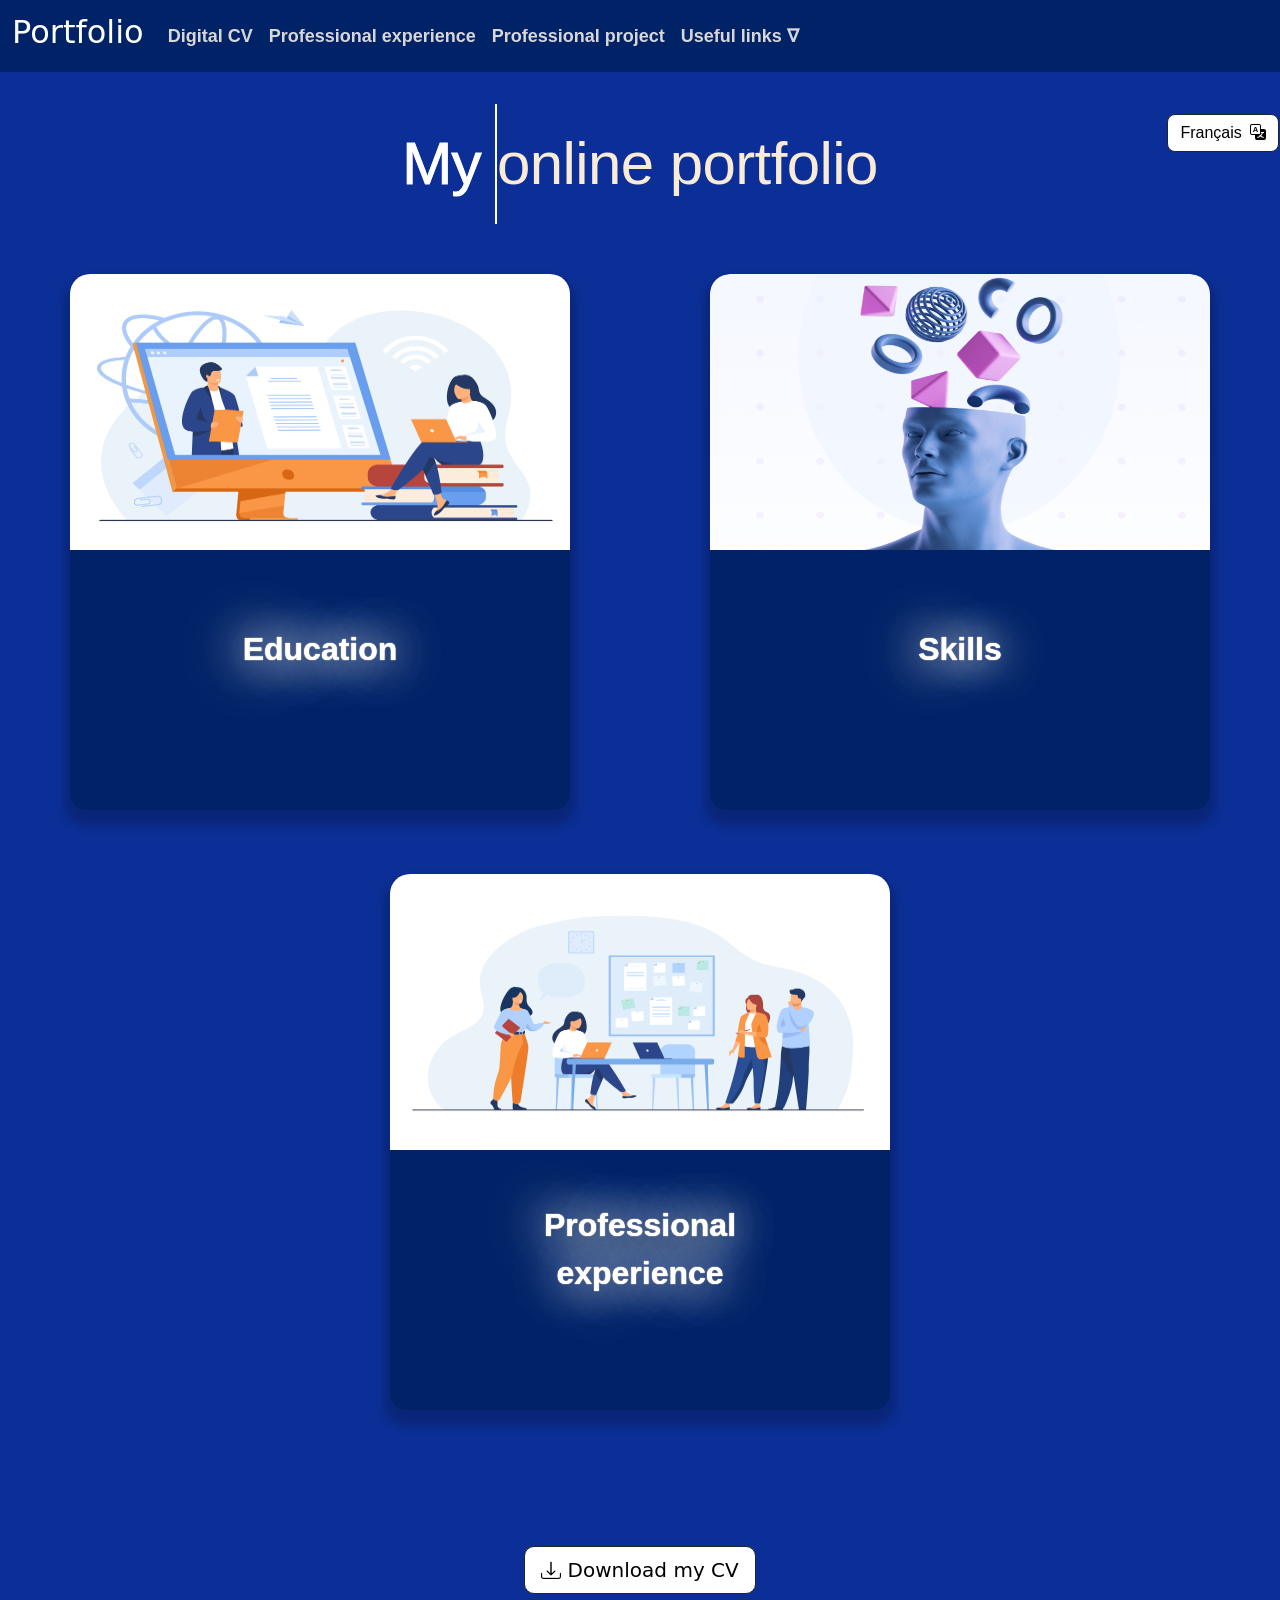
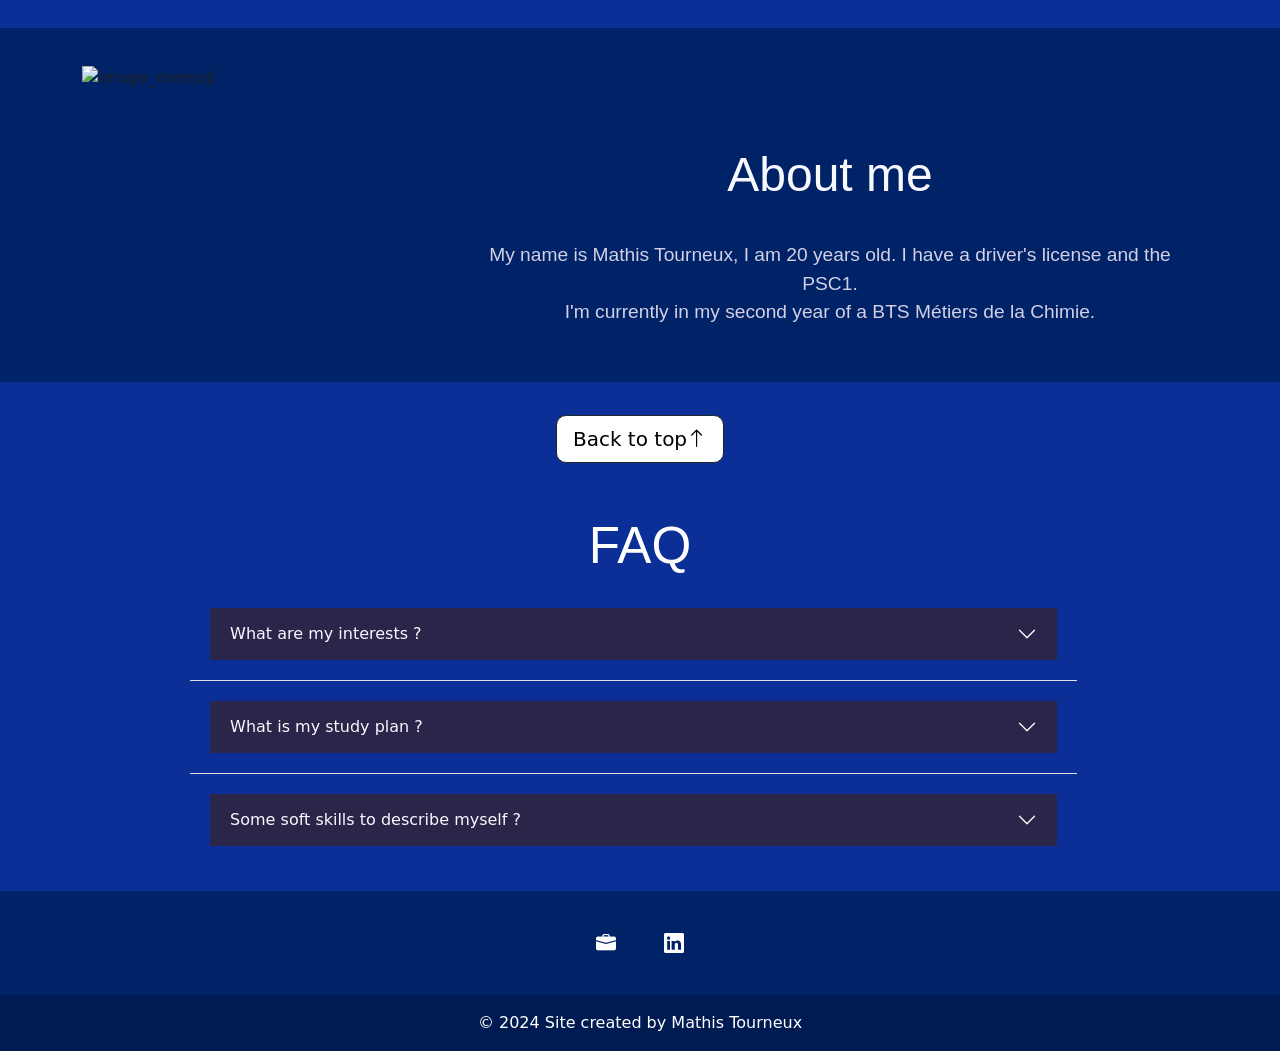
==== html/en/index_anglais.html @ 463dced5 "Add files via upload" ====
<!doctype html>
<html lang="fr">

<head>
    <meta charset="utf-8">
    <meta name="viewport" content="width=device-width, initial-scale=1">
    <title>Portfolio - Mathis Tourneux</title>
    <link href="https://cdn.jsdelivr.net/npm/bootstrap@5.1.3/dist/css/bootstrap.min.css" rel="stylesheet"
        integrity="sha384-1BmE4kWBq78iYhFldvKuhfTAU6auU8tT94WrHftjDbrCEXSU1oBoqyl2QvZ6jIW3" crossorigin="anonymous">
    <link rel="stylesheet" href="https://cdn.jsdelivr.net/npm/bootstrap-icons@1.9.1/font/bootstrap-icons.css">
    <link href="../../css/css.css" rel="stylesheet">
    <link rel="icon" href="../../img/briefcase-fill.png">
</head>

<body>
    <main>
        <nav class="navbar navbar-expand-md navbar-dark bg-dark fixed-top" aria-label="Fourth navbar example">
            <div class="container-fluid">
                <a class="navbar-brand" href="#">
                    <h2>Portfolio</h2>
                </a>
                <button class="navbar-toggler" type="button" data-bs-toggle="collapse"
                    data-bs-target="#navbarsExample04">
                    <span class="navbar-toggler-icon"></span>
                </button>
                <div class="collapse navbar-collapse" id="navbarsExample04">
                    <ul class="navbar-nav me-auto mb-2 mb-md-0">
                        <li class="nav-item">
                            <a class="nav-link active" aria-current="page" href="#"><span>Digital CV</span></a>
                        </li>
                        <li class="nav-item">
                            <a class="nav-link active" aria-current="page"
                                href="../en/interets_anglais.html"><span>Professional experience</span></a>
                        </li>
                        <li class="nav-item">
                            <a class="nav-link active" aria-current="page"
                                href="../en/projetprofessionnel_anglais.html"><span>Professional project</span></a>
                        </li>
                        <li class="nav-item dropdown">
                            <a class="nav-link" href="#" id="dropdown04" data-bs-toggle="dropdown"
                                aria-expanded="false"><span>Useful links ∇</span></a>
                            <ul class="dropdown-menu" aria-labelledby="dropdown04">

                                <li><a class="dropdown-item"
                                        href="https://www.linkedin.com/in/léa-denoual-86440b1b6/"
                                        target="_blank">Linkedin</a></li>
                                <li><a class="dropdown-item" href="../en/liensutiles_anglais.html"
                                        style="color: blueviolet; font-weight: bold;">Contact me </a></li>
                            </ul>
                        </li>
                    </ul>
                </div>
            </div>
        </nav>Un2dT{+52yS,4d
    </main>
    <div class="langue">
        <a href="../fr/index.html" class="btn btn-dark" role="button">Français&ensp;<i
                class="bi bi-translate"></i></a>
    </div>
    <div class="heading">
        <h2 data-text="My online portfolio">
            My online portfolio
        </h2>
    </div>
    <section>
        <div class="flip-card">
            <div class="flip-card-inner">
                <div class="flip-card-front">
                    <img src="../../img/formation.jpg" alt="image_formation" style="border-radius: 20px 20px 0px 0px;">
                    <div class="title-front-card">Education</div>
                </div>
                <div class="flip-card-back">
                    <h1>Education</h1><br> <br> <br>
                    <p><b>● 2022-2024</b> BTS Metiers de la chimie (Angers - 49) 2nd year</p>
                    <br> <br>
                    <p><b>● 2021-2022</b> BUT Chemistry - IUT Rennes (35) 1st year</p>
                    <br> <br>
                    <p><b>● 2021</b> Bac STL (Laboratory sciences and technologies) mention Assez-bien - Lycée Joliot-Curie (35)</p>
                    <br> <br>
                    <p><b>● 2018</b> Brevet des collèges mention Bien - Collège Saint-Jospeh (35)</p>
                </div>
            </div>
        </div>

        <div class="flip-card">
            <div class="flip-card-inner">
                <div class="flip-card-front">
                    <img src="../../img/preview.png" alt="image_preview" style="border-radius: 20px 20px 0px 0px;">
                    <div class="title-front-card">Skills</div>
                </div>
                <div class="flip-card-back-competence">
                    <h1>Skills</h1>
                    <p><br><b>● Analytical chemistry</b><br>
                        - Dosages in aqueous solution (colorimetry, ph-metry etc...)
                        - Chromatography (knowledge in HPLC, GC, GC-MS)
                        - UV spectro; atomic absorption
                        - Crystallography
                        <br>
                        <br><b>● Chemistry synthesis</b><br>
                        - Realization of synthesis (reflux assembly...)
                        - Purification (recrystallization, distillation, chromatography)
                        - TLC, infrared spectro, NMR                   
                        <br>
                        <br><b>● Chemistry Formulation</b><br>
                        - Product manufacturing (paints, detergents, creams...)
                        - Characterization (colorimetry, rheology, mechanical tests)
                        <br>
                        <br><b>● Programming</b><br> Web project : creation of a porto-folio, Fundamentals of
                        programming language JavaScript, some Java and Shell<br>
                        <br><b>● Languages</b>
                        <br>English : Level B2 (diploma validated by specific examination in high school)
                        <br>Espagnol : Level B1 (diploma validated by specific examination in high school)<br>
                        <br><b>● Certifications</b><br> PIX code Certification : P-TWCJYFY9<br>
                    </p>
                </div>
            </div>
        </div>

        <div class="flip-card">
            <div class="flip-card-inner">
                <div class="flip-card-front">
                    <img src="../../img/exp.jpg" alt="image_expérience" style="border-radius: 20px 20px 0px 0px;">
                    <div class="title-front-card">Professional experience</div>
                </div>
                <div class="flip-card-back-competence">
                    <h1>Professional experience</h1>
                    <br> <br>
                    <p><b>● School vacations winter and spring 2024 - Material handler " Rouxel ", Poligné (35) : </b>
                        <br><br>Receiving, checking conformity, routing to goods dispatch areas
                        <br> <br>
                        <b>● November-December 2023 - 2nd year BTS internship " ISCR ", Rennes (35) : </b>
                        <br><br>Internship at ISCR (Institut des Sciences Chimiques de Rennes) in the OMC team (Organometallics:
                        Materials & Catalysis OMC).
                        <br> <br>
                        <b>● July-August 2023 - Order Picker " ITM ", Grand-Fougeray (35) : </b>
                        <br><br>Preparation of orders for the different intermarkets in France.
                        <br> <br>
                        <b>● July-August 2022 - Order Picker " ITM ", Grand-Fougeray (35) : </b>
                        <br><br>Preparation of orders for the different intermarkets in France.
                        <br> <br>
                        <b>● February-June 2022 - Multipurpose Crewman " Domino's Pizza ", Cesson-Sévigné (35) :</b>
                        <br><br>Customer reception, delivery, order taking, counter, cashiering, washing up
                        <br> <br>
                        <b>● March 2018 - Observation Internship " Informatique Caisse des dépôts ", Paris (75) :</b>
                        <br><br>Observation of different professions, for example: IT professions
                        (Cybersecurity, Database, Cloud), communication (Intranet company, web page,
                        posters and news on site), but also management of authorizations...
                        <br><br>
                    </p>
                </div>
            </div>
        </div>
    </section>
    <div class="d-flex justify-content-center m-2" style="padding-bottom: 2%;">
        <a href="../../pdf/TOURNEUX_Mathis_CV.pdf" download="CV_Mathis_Tourneux.pdf" role="button"
            class="btn btn-dark btn-lg"><i class="bi bi-download"></i> Download my CV</a>
    </div>
    <div class="bande">
        <div class="container">
            <div class="col-md-12">
                <div class="row">
                    <div class="col-md-4">
                        <img src="../../img/memoji.png" alt="image_memoji">
                    </div>
                    <div class="col-md-8 text-center" style="padding-top: 7%;">
                        <h2>About me</h2>
                        <p>My name is Mathis Tourneux, I am 20 years old. I have a driver's license and the
                            PSC1.<br>I'm currently in my second year of a BTS
                            Métiers de la Chimie.</p>
                    </div>
                </div>
            </div>
        </div>
    </div>
    <div class="d-flex justify-content-center m-2">
        <div class="bas">
            <a href="#" class="btn btn-dark btn-lg">Back to top<i class="bi bi-arrow-up"></i></a>
        </div>
    </div>
    <div class="container" style="padding-top: 3%;">
        <div class="row">
            <div class="col">
                <div class="heading-faq">
                    <h2 data-text="FAQ" style="padding-top: 6%; font-size: 320%;">
                        FAQ
                    </h2>
                </div>
            </div>
        </div>
    </div>
    <div class="container9" style="width: 99%; padding-bottom: 2%;">
        <div class="row">
            <div class="col d-flex justify-content-center">
                <div class="accordion accordion-flush" id="accordionFlushExample">
                    <div class="accordion-item">
                        <h2 class="accordion-header" id="flush-headingOne">
                            <button class="accordion-button collapsed" type="button" data-bs-toggle="collapse"
                                data-bs-target="#flush-collapseOne" aria-expanded="false"
                                aria-controls="flush-collapseOne">
                                What are my interests ?
                            </button>
                        </h2>
                        <div id="flush-collapseOne" class="accordion-collapse collapse"
                            aria-labelledby="flush-headingOne" data-bs-parent="#accordionFlushExample">
                            <div class="accordion-body">During my extracurricular time, I am very interested in space
                                physics and chemistry, but also technology and computer science.
                            </div>
                        </div>
                    </div>
                    <div class="accordion-item">
                        <h2 class="accordion-header" id="flush-headingTwo">
                            <button class="accordion-button collapsed" type="button" data-bs-toggle="collapse"
                                data-bs-target="#flush-collapseTwo" aria-expanded="false"
                                aria-controls="flush-collapseTwo">
                                What is my study plan ?
                            </button>
                        </h2>
                        <div id="flush-collapseTwo" class="accordion-collapse collapse"
                            aria-labelledby="flush-headingTwo" data-bs-parent="#accordionFlushExample">
                            <div class="accordion-body">I would like to go on to specialize in rocket design or synthesis.
                                I'd also like to further my studies by taking a Bac+3 or even a Bac+5.
                            </div>
                        </div>
                    </div>
                    <div class="accordion-item">
                        <h2 class="accordion-header" id="flush-headingThree">
                            <button class="accordion-button collapsed" type="button" data-bs-toggle="collapse"
                                data-bs-target="#flush-collapseThree" aria-expanded="false"
                                aria-controls="flush-collapseThree">
                                Some soft skills to describe myself ?
                            </button>
                        </h2>
                        <div id="flush-collapseThree" class="accordion-collapse collapse"
                            aria-labelledby="flush-headingThree" data-bs-parent="#accordionFlushExample">
                            <div class="accordion-body">To describe myself, I would say that I am someone who likes challenges, while
                                cooperative spirit. I am very curious and rigorous in what I do and I know how to
                                I know how to take a step back from what I am doing. I know how to listen and manage stress.
                            </div>
                        </div>
                    </div>
                </div>
            </div>
        </div>
    </div>
    <footer class="text-center text-white">
        <div class="container pt-4">
            <div class="mb-4">

                <a class="btn btn-link btn-floating btn-lg text-white m-1" href="https://www.google.com/"
                    target="_blank" role="button" data-mdb-ripple-color="dark"><i class="bi bi-briefcase-fill"></i></a>
                <a class="btn btn-link btn-floating btn-lg text-white m-1"
                    href="https://www.linkedin.com/in/léa-denoual-86440b1b6/" target="_blank" role="button"
                    data-mdb-ripple-color="dark"><i class="bi bi-linkedin"></i></a>
            </div>
        </div>
        <div class="text-center  text-dark p-3" style="background-color: rgba(0, 0, 0, 0.2);">
            <span>© 2024 Site created by Mathis Tourneux</span>
        </div>
    </footer>
    <script src="https://cdn.jsdelivr.net/npm/bootstrap@5.1.3/dist/js/bootstrap.bundle.min.js"
        integrity="sha384-ka7Sk0Gln4gmtz2MlQnikT1wXgYsOg+OMhuP+IlRH9sENBO0LRn5q+8nbTov4+1p"
        crossorigin="anonymous"></script>
</body>

</html>
---- css/css.css ----
/* Couleur du fond par defaut de la page */
body {
    background-color: #0c2f97;
}


/***** Style Navbar *****/
/* Couleur de fond de la navbar */
.navbar {
    background: #002266 !important;
}

/* Text "Portfolio" */
.navbar-brand h2:after {
    background: none repeat scroll 0 0 transparent;
    bottom: 0;
    content: "";
    display: block;
    height: 3px;
    position: absolute;
    background: rgb(248, 248, 255);
    transition: width 0.3s ease 0s, left 0.3s ease 0s;
    width: 0;
}

.navbar-brand h2:hover:after {
    width: 8%;
    left: 0;
}

/* Text bouton de navigation */
a span {
    color: rgb(216, 214, 214);
    font-family: 'Segoe UI', Tahoma, Geneva, Verdana, sans-serif;
    font-weight: bold;
    font-size: large;
}

/* Effet quand on passe la souris dessus */
a span:hover {
    color: rgb(255, 255, 255);
}


/***** Style Card Flip index.html *****/
/* Proprietes des card flip */
.flip-card {
    background-color: transparent;
    width: 500px;
    height: 600px;
    perspective: 1000px;
    border-radius: 20px 20px 16px 16px;
}

.flip-card-inner {
    width: 100%;
    height: 100%;
    text-align: center;
    transition: 0.5s ease;
    transform-style: preserve-3d;
    box-shadow: 0 10px 10px 6px rgba(0, 0, 0, 0.2);
    border-radius: 20px 20px 16px 16px;

}

.flip-card-front,
.flip-card-back {
    position: absolute;
    width: 100%;
    height: 100%;
    -webkit-backface-visibility: hidden;
    backface-visibility: hidden;
    border-radius: 20px 20px 16px 16px;
}

.flip-card-front {
    background-color: #002266;
}

/* Rotation de la card */
.flip-card:hover .flip-card-inner {
    transform: rotateY(180deg);
}

/* Proprietes des images des card */
.flip-card-front img {
    width: 100%;
    height: 51.5%;
    -webkit-backface-visibility: hidden;
    backface-visibility: hidden;
    border-radius: 20px 20px 16px 16px;
}

/*  */
.flip-card-back {
    background-color: #FFFFFF;
    color: rgb(227, 60, 60);
    transform: rotateY(180deg);
}

/* Proprietes text sous image des card */
.title-front-card {
    color: white;
    font-family: 'Segoe UI', Tahoma, Geneva, Verdana, sans-serif;
    position: absolute;
    font-weight: bold;
    font-size: xx-large;
    top: 70%;
    left: 50%;
    transform: translate(-50%, -50%);
    text-shadow:
        0 0 1px antiquewhite,
        0 0 1px antiquewhite,
        0 0 42px #ffffff,
        0 0 60px #ffffff,
        0 0 100px #ffffff;
    animation: lumiere 1s infinite linear;
}

/* Placement des card */
section {
    flex-wrap: wrap;
    display: flex;
    justify-content: space-around;
    padding-bottom: 5%;
    align-items: center;
}

/* Titre back des card */
.flip-card-back h1 {
    color: #21618C;
    margin-bottom: 30px;
    margin-top: 30px;
}

/* Text back des card */
.flip-card-back p {
    color: #050028;
}

/* Proprietes scrollbar */
::-webkit-scrollbar {
    width: 15px;
}

::-webkit-scrollbar-track {
    box-shadow: inset 0 0 5px grey;
    border-radius: 10px;
}

::-webkit-scrollbar-thumb {
    background: #534a8d;
    border-radius: 10px;
}

/* Text back card competence */
.flip-card-back-competence p {
    height: 75%;
    width: 100%;
    margin: 0 auto;
    overflow: hidden;
}

.flip-card-back-competence p:hover {
    overflow-y: scroll;
}

.flip-card-front,
.flip-card-back-competence {
    position: absolute;
    width: 100%;
    height: 100%;
    -webkit-backface-visibility: hidden;
    backface-visibility: hidden;
    border-radius: 20px 20px 16px 16px;
}

.flip-card-back-competence {
    background-color: #FFFFFF;
    color: #050028;
    transform: rotateY(180deg);
}

/* Titre back card competence */
.flip-card-back-competence h1 {
    color: #21618C;
    margin-bottom: 30px;
    margin-top: 30px;
}


/***** Style texte "Mon portfolio en ligne" index.html *****/
/* Proprietes du texte */
.heading {
    position: relative;
    width: fit-content;
    margin: 0 auto;
    padding-top: 30px;
}

/* Text avant le passage de la barre */
.heading h2 {
    position: relative;
    font-size: clamp(0.75rem, 7.5vw, 3.75rem);
    line-height: 2em;
    letter-spacing: -0.01em;
    color: antiquewhite;
    font-family: 'Segoe UI', Tahoma, Geneva, Verdana, sans-serif;
    margin: 50px;
}

/* Text après le passage de la barre */
.heading h2::before {
    content: attr(data-text);
    position: absolute;
    top: 0;
    left: 0;
    width: 20%;
    height: 100%;
    color: rgb(255, 255, 255);
    -webkit-text-stroke: 1px rgb(255, 255, 255);
    border-right: 2px solid rgb(255, 255, 255);
    overflow: hidden;
    animation: move 5s alternate ease-in-out infinite;
}

/* Movement de la barre */
@keyframes move {
    0% {
        width: 0%;
    }

    100% {
        width: 30%;
    }
}


/***** Style texte "Hello my name is Mathis" index.html *****/
/* Proprietes du texte */
.heading-anglais {
    position: relative;
    width: fit-content;
    margin: 0 auto;
    padding-top: 30px;
}

/* Text avant le passage de la barre */
.heading-anglais h2 {
    position: relative;
    font-size: clamp(0.75rem, 7.5vw, 3.75rem);
    line-height: 2em;
    letter-spacing: -0.01em;
    color: antiquewhite;
    font-family: 'Segoe UI', Tahoma, Geneva, Verdana, sans-serif;
    margin: 50px;
}

/* Text après le passage de la barre */
.heading-anglais h2::before {
    content: attr(data-text);
    position: absolute;
    top: 0;
    left: 0;
    width: 20%;
    height: 100%;
    color: rgb(255, 255, 255);
    -webkit-text-stroke: 1px rgb(255, 255, 255);
    border-right: 2px solid rgb(255, 255, 255);
    overflow: hidden;
    animation: move1 5s alternate ease-in-out infinite;
}

/* Movement de la barre */
@keyframes move1 {
    0% {
        width: 0%;
    }

    100% {
        width: 23%;
    }
}



/***** Style texte et image avant la FAQ index.html *****/
/* Création de la bande */
.bande {
    padding: 3%;
    background: #002266;
}

.col-md-12 {
    position: relative;
}

/* Proprietes de l'image à gauche */
.col-md-12 img {
    float: left;
}

/* Proprietes texte à droite de l'image */
.col-md-12 h2 {
    color: rgb(248, 248, 255);
    font-family: 'Segoe UI', Tahoma, Geneva, Verdana, sans-serif;
    font-size: 300%;
}

.col-md-12 p {
    color: #D2D0E6;
    padding-top: 4%;
    font-family: 'Segoe UI', Tahoma, Geneva, Verdana, sans-serif;
    font-size: 120%;
}


/***** Style texte FAQ index.html *****/
/* Proprietes du texte */
.heading-faq h2 {
    font-family: 'Segoe UI', Tahoma, Geneva, Verdana, sans-serif;
    transition: transform .2s;
    color: #ffffff;
}

/* Effet quand on passe la souris dessus */
.heading-faq h2:after {
    background: none repeat scroll 0 0 transparent;
    bottom: 0;
    content: "";
    display: block;
    height: 3px;
    left: 50%;
    background: rgb(204, 124, 50);
    transition: width 0.3s ease 0s, left 0.6s ease 0s;
    width: 0;
}

.heading-faq h2:hover:after {
    color: #ffffff;
    width: 100%;
    left: 0;
}

/***** Style accordion FAQ index.html *****/
/* Proprietes accordion */
.accordion {
    display: block;
    align-items: center;
    width: 70%;
    height: 50%;
    justify-content: center;

}

.accordion-button:focus {
    box-shadow: none;
    background-color: #3b375a !important;
    color: #000000;
}

.accordion-item {
    padding: 20px;
    background-color: transparent;
}

.accordion-button {
    border-radius: 20px;
}

/* Titre des boutons */
.accordion-item h2 button {
    color: rgb(248, 248, 255);
    background-color: #2A2649;
}

.accordion-button:not(.collapsed) {
    background-color: #3b375a;
    color: #ffffff;
}

/* Text deroule */
.accordion-body {
    color: rgb(248, 248, 255);
    background-color: #2A2649;
}

.accordion-button::after {
    background-image: url("data:image/svg+xml,<svg xmlns='http://www.w3.org/2000/svg' viewBox='0 0 16 16' fill='%23ffffff'><path fill-rule='evenodd' d='M1.646 4.646a.5.5 0 0 1 .708 0L8 10.293l5.646-5.647a.5.5 0 0 1 .708.708l-6 6a.5.5 0 0 1-.708 0l-6-6a.5.5 0 0 1 0-.708z'/></svg>") !important;
}

/***** Style boutton index.html *****/
/* Bouton download CV */
.d-flex button {
    background-color: rgb(255, 255, 255);
    border-radius: 10px;
}

.d-flex button:hover {
    background-color: #dcdbda;
    animation: shake 0.82s cubic-bezier(.36, .07, .19, .97) both;
    transform: translate3d(0, 0, 0);
    perspective: 1000px;
}

/* Bouton back to top */
.bas {
    padding-top: 2%;
}

.d-flex a {
    background-color: rgb(255, 255, 255);
    color: rgb(0, 0, 0);
    border-radius: 10px;

}

.d-flex a:hover {
    background-color: #ac5d03;
    animation: shake 0.82s cubic-bezier(.36, .07, .19, .97) both;
    transform: translate3d(0, 0, 0);
    perspective: 1000px;
}

/* Effet quand on passe la souris dessus */
@keyframes shake {

    10%,
    90% {
        transform: translate3d(-1px, 0, 0);
    }

    20%,
    80% {
        transform: translate3d(2px, 0, 0);
    }

    30%,
    50%,
    70% {
        transform: translate3d(-2px, 0, 0);
    }

    40%,
    60% {
        transform: translate3d(2px, 0, 0);
    }
}

.flip-card-back a {
    background-color: rgb(255, 255, 255);
    color: rgb(248, 248, 255);
    border-radius: 10px;
    font-family: 'Segoe UI', Tahoma, Geneva, Verdana, sans-serif;

}

.flip-card-back a:hover {
    background-color: #ac5d03;
    color: rgb(248, 248, 255);
    animation: shake 0.82s cubic-bezier(.36, .07, .19, .97) both;
    transform: translate3d(0, 0, 0);
    perspective: 1000px;
}


/***** Style mailbox liensutiles.html *****/
/* Proprietes de la mailbox */
.mail {
    padding: 30px;
    position: relative;
    display: flex;
    justify-content: center;
    align-items: center;
}

.mail:after {
    content: '';
    position: absolute;
    width: 100%;
    height: 100%;
    left: 0;
    background-size: cover;
    filter: blur(50px);
    z-index: -1;
}

.contact-box {
    max-width: 850px;
    display: grid;
    grid-template-columns: repeat(2, 1fr);
    justify-content: center;
    align-items: center;
    text-align: center;
    background-color: #2A2649;
    box-shadow: 0px 0px 19px 5px rgba(0, 0, 0, 0.19);
    border-radius: 20px;
}

/* Image partie gauche */
.left {
    background: url("../img/enveloppe.gif") no-repeat center;
    background-size: cover;
    height: 100%;
    border-radius: 20px 0px 0px 20px;
    border: none;
}

.right {
    padding: 25px 40px;
}

/* Texte "Me contacter" envoie  */
.mail h2 {
    position: relative;
    padding: 0 0 10px;
    margin-bottom: 10px;
    color: #fff;
}

.mail h2:after {
    content: '';
    position: absolute;
    left: 50%;
    bottom: 0;
    transform: translateX(-50%);
    height: 4px;
    width: 50px;
    border-radius: 2px;
    background-color: #FF9950;
}

/* Proprietes des cases à completer */
.field {
    width: 100%;
    border: 2px solid rgba(0, 0, 0, 0);
    outline: none;
    background-color: rgba(247, 247, 248, 0.822);
    padding: 0.5rem 1rem;
    font-size: 1.1rem;
    margin-bottom: 22px;
    transition: .3s;
    border-radius: 5px;
}

.field:hover {
    background-color: rgba(0, 0, 0, 0.1);
}

textarea {
    min-height: 150px;
}

/* Boutou d'envoie */
.butn {
    width: 100%;
    padding: 0.5rem 1rem;
    background-color: #FF9950;
    color: #fff;
    font-size: 1.1rem;
    border: none;
    outline: none;
    cursor: pointer;
    transition: .3s;
    border-radius: 5px;
}

.butn:hover {
    background-color: #ac5d03;
    animation: shakebutn 0.4s cubic-bezier(.36, .07, .19, .97) both;
    transform: translate3d(0, 0, 0);
    perspective: 1000px;
}

/* Effet quand on passe la souris dessus */
@keyframes shakebutn {

    10%,
    40% {
        transform: translate3d(-1px, 0, 0);
    }

    20%,
    80% {
        transform: translate3d(2px, 0, 0);
    }

    50%,
    50%,
    30% {
        transform: translate3d(-2px, 0, 0);
    }

    10%,
    20% {
        transform: translate3d(2px, 0, 0);
    }
}

.field:focus {
    border: 2px solid rgba(30, 85, 250, 0.47);
    background-color: #fff;
}

/* bouton changement langue page liens-utiles*/

.langue-liens a {
    color: rgb(0, 0, 0);
    background-color: rgb(255, 255, 255);
    font-family: 'Segoe UI', Tahoma, Geneva, Verdana, sans-serif;
    border-radius: 8px;

}

.langue-liens {
    padding-top: 90px;
    display: flex;
    justify-content: center;
}

.langue-liens a:hover {
    background-color: #ac5d03;
    animation: shake 0.82s cubic-bezier(.36, .07, .19, .97) both;
    transform: translate3d(0, 0, 0);
    perspective: 1000px;
}

/***** Style responsive *****/
/* Modification de certains éléments pour le responsive */
@media screen and (max-width: 768px) {
    .contact-box {
        grid-template-columns: 1fr;
    }

    .left {
        height: 0px;
    }

    .right {
        padding: 80px 80px 80px 80px;
    }

    .video_exp {
        width: 80%;
    }

    .bande img {
        padding-left: 18%;
    }

    .heading-faq h2 {
        padding: 2%;
    }

    .col-md-6 h4 {
        text-align: center;
    }

    .col-md-6 h3 {
        text-align: center;
    }

    .col-md-3 {
        padding-top: 2%;
    }

    .col-md-6 {
        padding-left: 0;
    }

    .col-md-7 {
        padding-left: 4.5%;
    }

    .col-md-5 {
        padding-left: 5%;
    }
}

@media screen and (max-width: 575px) {
    .col-md-3 {
        padding-left: 7%;
    }

    .col-md-6 ul,
    .my-3 {
        padding-left: 10%;
    }

    .col-md-6 {
        padding-left: 1%;
    }
}

/* Responsive texte "Bonjour je m'appelle Mathis" index.html */
@media screen and (max-width: 1003px) {
    .heading h2::before {
        display: none;
    }

    .heading {
        text-align: center;
    }

    .heading-anglais h2::before {
        display: none;
    }

    .heading-anglais {
        text-align: center;
    }
}

@media screen and (max-width: 1500px) {
    .flip-card {
        padding-bottom: 5%;
    }
}

/* propriétés titre de la page exp-pro */
.col-lg-12 {
    color: rgb(248, 248, 255);
    text-align: center;
    padding-bottom: 1%;
    font-family: 'Segoe UI', Tahoma, Geneva, Verdana, sans-serif;
    text-shadow: 0 0 25px #B3D2F7;

}

/* texte de la page exp-pro */
.container8 {
    color: rgb(248, 248, 255);
    font-family: 'Segoe UI', Tahoma, Geneva, Verdana, sans-serif;
}

/* proprietes les 3 box en haut de la page exp-pro */
.container11 {
    display: flex;
    margin: 4%;
}

.carte {
    border-radius: 20px;
    background-color: #221b52;
    flex: 1;
    transition: .3s all ease;
    margin-left: 10px;
    height: 10%;
    color: rgb(248, 248, 255);
    font-family: 'Segoe UI', Tahoma, Geneva, Verdana, sans-serif;
    text-align: center;
    box-shadow: 0 10px 10px 10px rgba(0, 3, 15, 0.2);
}

.carte h4 {
    padding-top: 2%;
}

.carte:hover {
    flex: 2;
    background-color: #534a8d;
    box-shadow: 0 0px 5px 2px rgba(187, 186, 186, 0.2);
}

/* soulignement titre page competences*/
.underline-text {
    text-decoration-color: rgb(255, 169, 39);
    text-decoration-thickness: 2px;
    padding-top: 2%;
}

/* progressbar proprietés page competences*/
.progress {
    width: 70%;
    margin-left: auto;
    margin-right: auto
}

.bar-position {
    padding-top: 5%;
    padding-bottom: 4%;
}

/* texte au dessus de la progressbar proprietés page competences*/
.texte-courbe {
    color: rgb(248, 248, 255);
    font-family: 'Segoe UI', Tahoma, Geneva, Verdana, sans-serif;
    text-align: center;
    font-size: 180%;
    padding-bottom: 1%;
}

/* proprietés éléments page competences*/
.col-md-5 {
    background-color: #1c1741;
    border-radius: 15px;

}

/* proprietés boutons page competences*/
.col-md-5 a {
    background-color: rgb(255, 255, 255);
    color: rgb(248, 248, 255);
    border-radius: 10px;

}

.col-md-5 a:hover {
    background-color: #ac5d03;
    animation: shake 0.82s cubic-bezier(.36, .07, .19, .97) both;
    transform: translate3d(0, 0, 0);
    perspective: 1000px;
}


/***** Style projet professionnel projetprofessionnel.html *****/
/* Carousel */

.carousel-inner {
    border-radius: 15px;
}

/* Titre et texte projet professionnel */
.text-projet {
    text-align: center;
    color: #D2D0E6;
    font-family: 'Segoe UI', Tahoma, Geneva, Verdana, sans-serif;

}

.titre-projet-pro {
    color: rgb(248, 248, 255);
    text-align: center;
    padding-bottom: 1%;
    font-family: 'Segoe UI', Tahoma, Geneva, Verdana, sans-serif;
    text-shadow: 0 0 25px #B3D2F7;
}


/***** Style Footer *****/
/* Zone icones footer */
.container {
    display: flex;
    align-items: center;
    width: 100%;
    height: 00%;
    justify-content: center;
    min-height: 1vh;
}

/* Couleur bas du footer */
.text-center {
    background-color: #002266;
}

/* Text bas du footer */
.text-center span {
    color: rgb(255, 255, 255);
}

/* Text haut du footer */
.text-contact-reseaux p {
    font-size: 150%;
    font-family: 'Segoe UI', Tahoma, Geneva, Verdana, sans-serif;
}

/* propietes bouton changement langue plusieurs pages*/
.langue a {
    color: rgb(0, 0, 0);
    background-color: rgb(255, 255, 255);
    font-family: 'Segoe UI', Tahoma, Geneva, Verdana, sans-serif;
    border-radius: 8px;

}

.langue {
    float: right;
    padding-right: 0.1%;
    padding-top: 90px;
}

.langue a:hover {
    background-color: #ac5d03;
    animation: shake 0.82s cubic-bezier(.36, .07, .19, .97) both;
    transform: translate3d(0, 0, 0);
    perspective: 1000px;
}
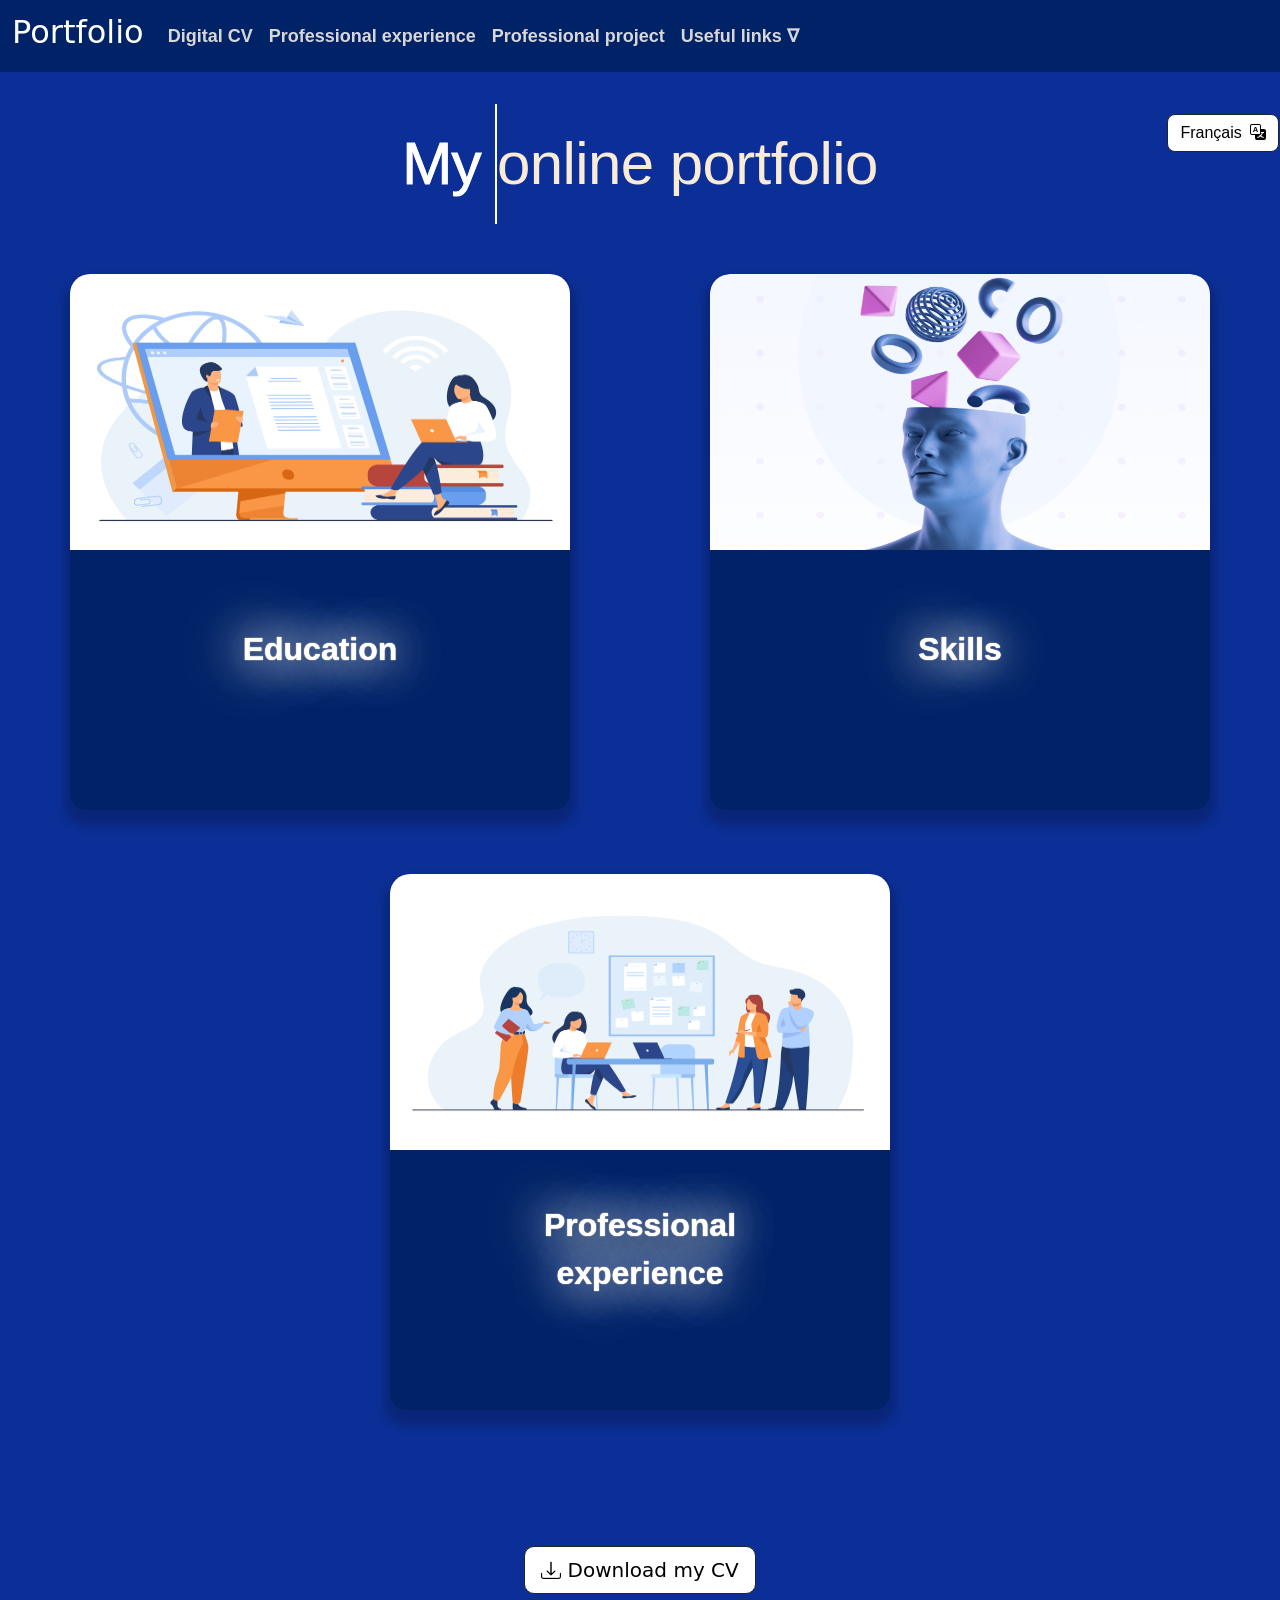
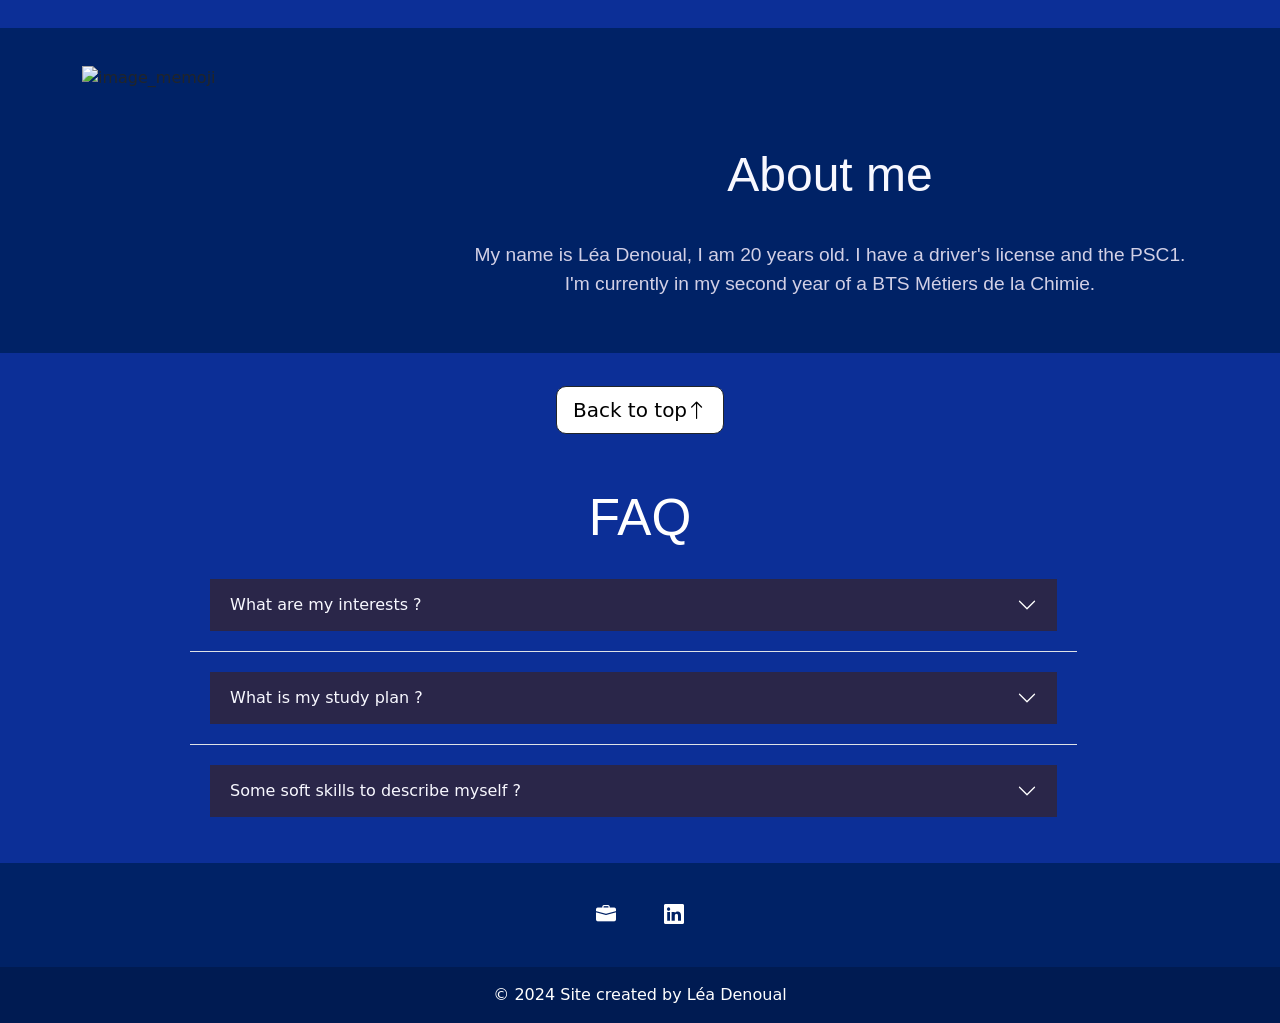
==== commit cf71de87: "Add files via upload" ====
--- a/html/en/index_anglais.html
+++ b/html/en/index_anglais.html
@@ -4,7 +4,7 @@
 <head>
     <meta charset="utf-8">
     <meta name="viewport" content="width=device-width, initial-scale=1">
-    <title>Portfolio - Mathis Tourneux</title>
+    <title>Portfolio - Léa Denoual</title>
     <link href="https://cdn.jsdelivr.net/npm/bootstrap@5.1.3/dist/css/bootstrap.min.css" rel="stylesheet"
         integrity="sha384-1BmE4kWBq78iYhFldvKuhfTAU6auU8tT94WrHftjDbrCEXSU1oBoqyl2QvZ6jIW3" crossorigin="anonymous">
     <link rel="stylesheet" href="https://cdn.jsdelivr.net/npm/bootstrap-icons@1.9.1/font/bootstrap-icons.css">
@@ -152,7 +152,7 @@
         </div>
     </section>
     <div class="d-flex justify-content-center m-2" style="padding-bottom: 2%;">
-        <a href="../../pdf/TOURNEUX_Mathis_CV.pdf" download="CV_Mathis_Tourneux.pdf" role="button"
+        <a href="../../pdf/Lea_Denoual.pdf" download="CV_Lea_Denoual.pdf" role="button"
             class="btn btn-dark btn-lg"><i class="bi bi-download"></i> Download my CV</a>
     </div>
     <div class="bande">
@@ -164,7 +164,7 @@
                     </div>
                     <div class="col-md-8 text-center" style="padding-top: 7%;">
                         <h2>About me</h2>
-                        <p>My name is Mathis Tourneux, I am 20 years old. I have a driver's license and the
+                        <p>My name is Léa Denoual, I am 20 years old. I have a driver's license and the
                             PSC1.<br>I'm currently in my second year of a BTS
                             Métiers de la Chimie.</p>
                     </div>
@@ -254,7 +254,7 @@
             </div>
         </div>
         <div class="text-center  text-dark p-3" style="background-color: rgba(0, 0, 0, 0.2);">
-            <span>© 2024 Site created by Mathis Tourneux</span>
+            <span>© 2024 Site created by Léa Denoual</span>
         </div>
     </footer>
     <script src="https://cdn.jsdelivr.net/npm/bootstrap@5.1.3/dist/js/bootstrap.bundle.min.js"
--- a/css/css.css
+++ b/css/css.css
@@ -237,7 +237,7 @@
 }
 
 
-/***** Style texte "Hello my name is Mathis" index.html *****/
+/***** Style texte "My portfolio" index.html *****/
 /* Proprietes du texte */
 .heading-anglais {
     position: relative;
@@ -693,7 +693,7 @@
     }
 }
 
-/* Responsive texte "Bonjour je m'appelle Mathis" index.html */
+/* Responsive texte "My portfolio" index.html */
 @media screen and (max-width: 1003px) {
     .heading h2::before {
         display: none;
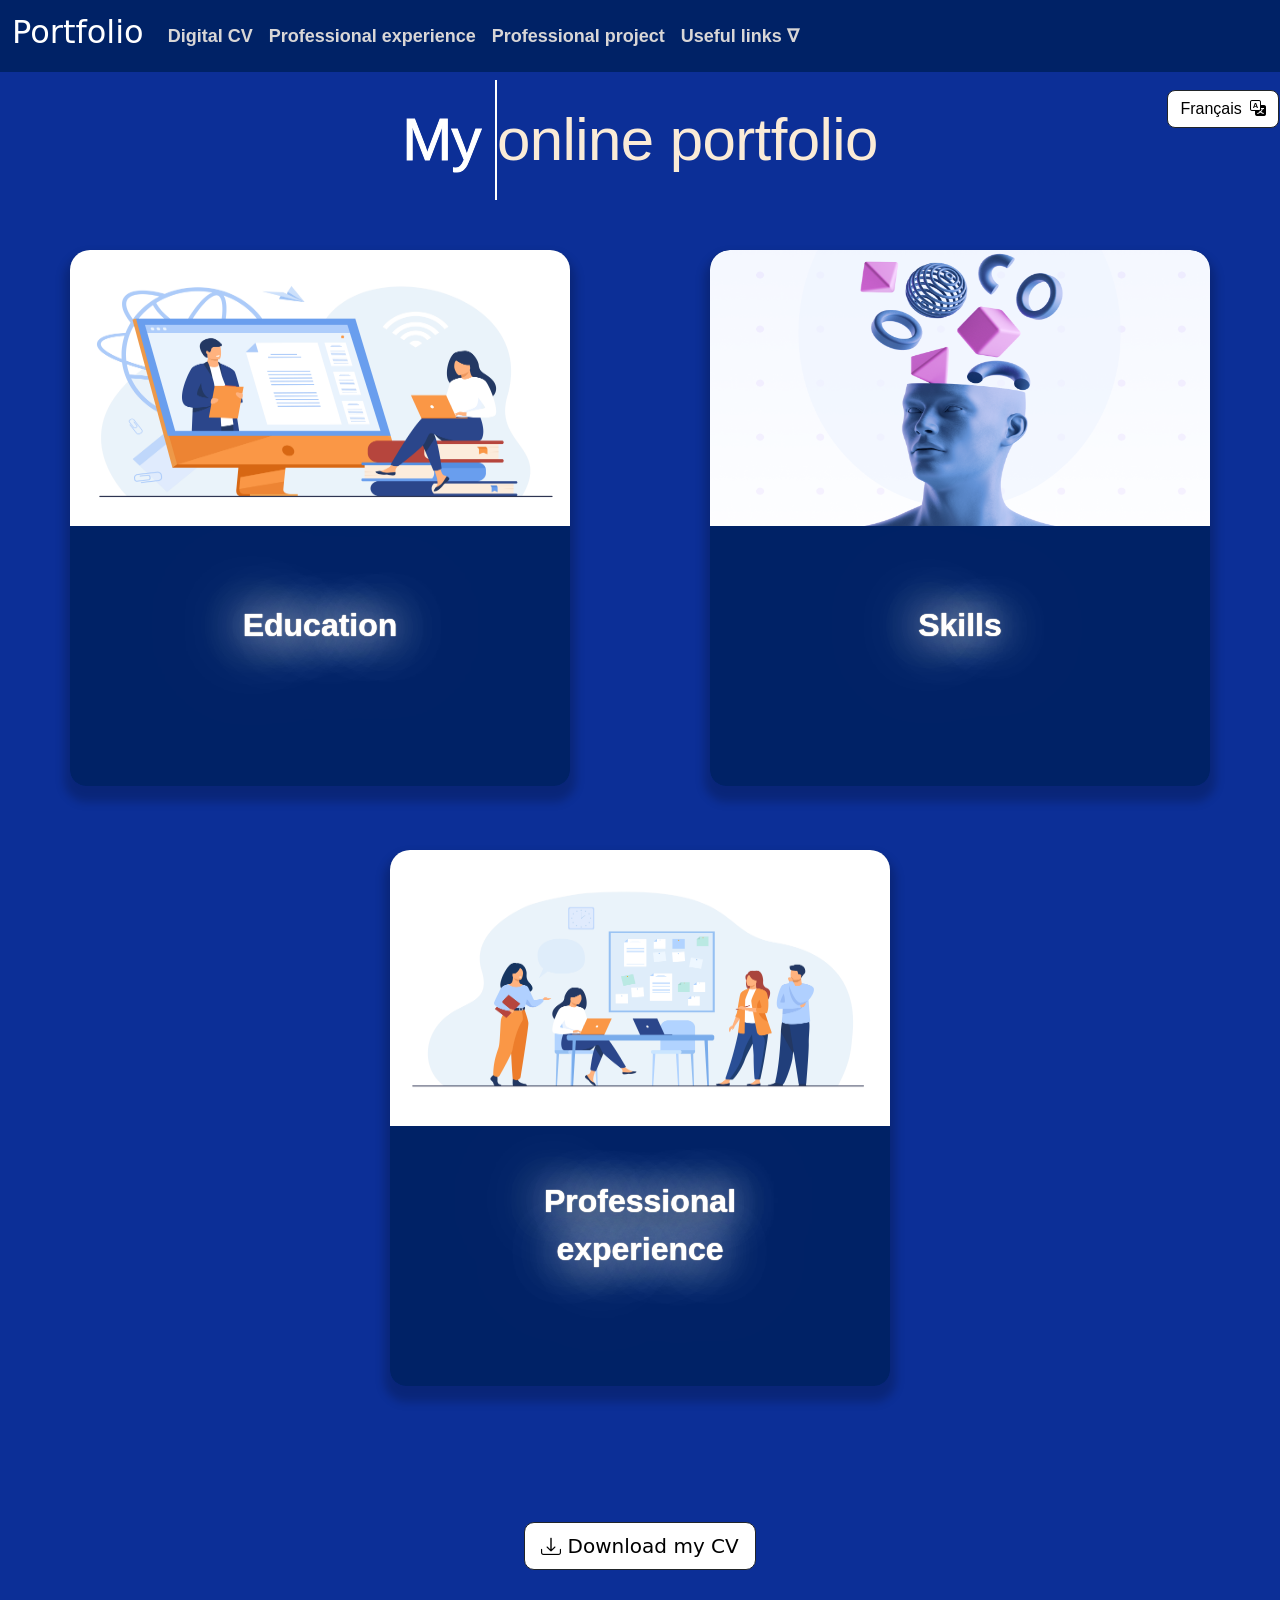
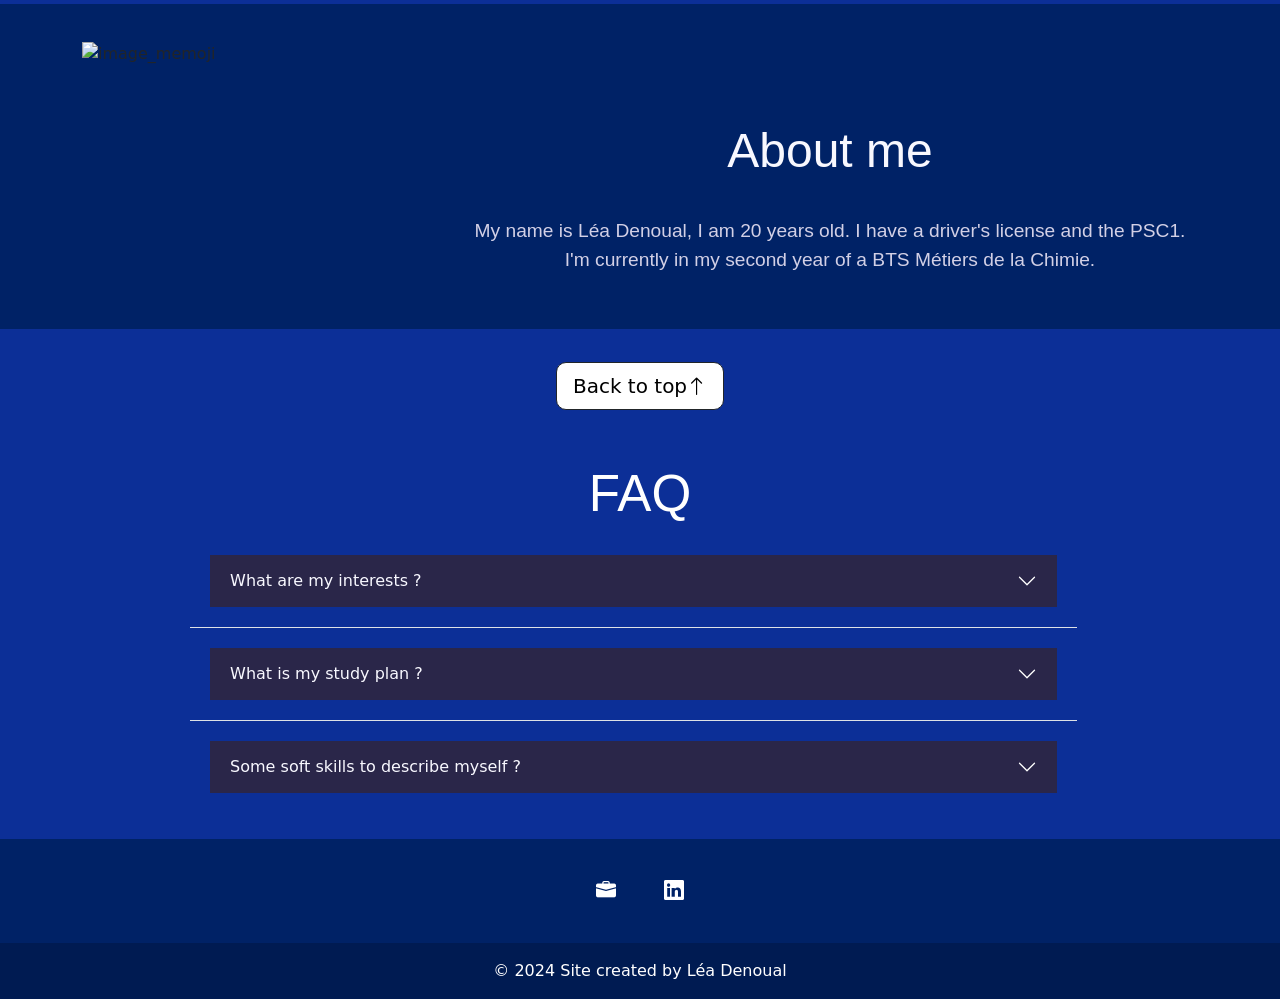
==== commit a41103b5: "Add files via upload" ====
--- a/html/en/index_anglais.html
+++ b/html/en/index_anglais.html
@@ -51,7 +51,7 @@
                     </ul>
                 </div>
             </div>
-        </nav>Un2dT{+52yS,4d
+        </nav>
     </main>
     <div class="langue">
         <a href="../fr/index.html" class="btn btn-dark" role="button">Français&ensp;<i
@@ -70,14 +70,14 @@
                     <div class="title-front-card">Education</div>
                 </div>
                 <div class="flip-card-back">
-                    <h1>Education</h1><br> <br> <br>
-                    <p><b>● 2022-2024</b> BTS Metiers de la chimie (Angers - 49) 2nd year</p>
-                    <br> <br>
-                    <p><b>● 2021-2022</b> BUT Chemistry - IUT Rennes (35) 1st year</p>
-                    <br> <br>
-                    <p><b>● 2021</b> Bac STL (Laboratory sciences and technologies) mention Assez-bien - Lycée Joliot-Curie (35)</p>
-                    <br> <br>
-                    <p><b>● 2018</b> Brevet des collèges mention Bien - Collège Saint-Jospeh (35)</p>
+                    <h1>Education</h1><br><br><br>
+                    <p><b>● 2023–2024</b> CQP (CFC) Automotive Salesperson (GNFA diploma obtained) – Dinan (22)</p>
+                    <br><br>
+                    <p><b>● 2021–2022</b> Professional Bachelor's Degree in Equine Product Marketing – University of Angers (49)</p>
+                    <br><br>
+                    <p><b>● 2019–2021</b> DUT in Marketing Techniques – IUT Vannes (56)</p>
+                    <br><br>
+                    <p><b>● 2019</b> Scientific Baccalaureate – Lycée Théodore Monod – Rennes (35)</p>                    
                 </div>
             </div>
         </div>
@@ -90,28 +90,25 @@
                 </div>
                 <div class="flip-card-back-competence">
                     <h1>Skills</h1>
-                    <p><br><b>● Analytical chemistry</b><br>
-                        - Dosages in aqueous solution (colorimetry, ph-metry etc...)
-                        - Chromatography (knowledge in HPLC, GC, GC-MS)
-                        - UV spectro; atomic absorption
-                        - Crystallography
+                    <p><br><b>● Sales</b><br>
+                        - Valuations and market analysis<br>
+                        - Sale of all types of vehicles<br>
+                        - Sale of financing options: lease (LOA and LLD) and credit
                         <br>
-                        <br><b>● Chemistry synthesis</b><br>
-                        - Realization of synthesis (reflux assembly...)
-                        - Purification (recrystallization, distillation, chromatography)
-                        - TLC, infrared spectro, NMR                   
+                        <br><b>● Automotive</b><br>
+                        - Negotiation<br>
+                        - Knowledge of onboard equipment<br>
+                        - Knowledge of automotive technologies                       
                         <br>
-                        <br><b>● Chemistry Formulation</b><br>
-                        - Product manufacturing (paints, detergents, creams...)
-                        - Characterization (colorimetry, rheology, mechanical tests)
+                        <br><b>● IT Tools</b><br>
+                        - Office software: Microsoft Office Suite<br>
+                        - Bee2link, Car Shop, Alcopa Auction, Stellantis Finances, Move<br>
+                        - CRM: Maeva                     
                         <br>
-                        <br><b>● Programming</b><br> Web project : creation of a porto-folio, Fundamentals of
-                        programming language JavaScript, some Java and Shell<br>
                         <br><b>● Languages</b>
-                        <br>English : Level B2 (diploma validated by specific examination in high school)
-                        <br>Espagnol : Level B1 (diploma validated by specific examination in high school)<br>
-                        <br><b>● Certifications</b><br> PIX code Certification : P-TWCJYFY9<br>
-                    </p>
+                        <br>English: B2 level
+                        <br>Spanish: A1 level
+                        <br>Portuguese: Basic knowledge                    
                 </div>
             </div>
         </div>
@@ -125,27 +122,24 @@
                 <div class="flip-card-back-competence">
                     <h1>Professional experience</h1>
                     <br> <br>
-                    <p><b>● School vacations winter and spring 2024 - Material handler " Rouxel ", Poligné (35) : </b>
-                        <br><br>Receiving, checking conformity, routing to goods dispatch areas
-                        <br> <br>
-                        <b>● November-December 2023 - 2nd year BTS internship " ISCR ", Rennes (35) : </b>
-                        <br><br>Internship at ISCR (Institut des Sciences Chimiques de Rennes) in the OMC team (Organometallics:
-                        Materials & Catalysis OMC).
-                        <br> <br>
-                        <b>● July-August 2023 - Order Picker " ITM ", Grand-Fougeray (35) : </b>
-                        <br><br>Preparation of orders for the different intermarkets in France.
-                        <br> <br>
-                        <b>● July-August 2022 - Order Picker " ITM ", Grand-Fougeray (35) : </b>
-                        <br><br>Preparation of orders for the different intermarkets in France.
-                        <br> <br>
-                        <b>● February-June 2022 - Multipurpose Crewman " Domino's Pizza ", Cesson-Sévigné (35) :</b>
-                        <br><br>Customer reception, delivery, order taking, counter, cashiering, washing up
-                        <br> <br>
-                        <b>● March 2018 - Observation Internship " Informatique Caisse des dépôts ", Paris (75) :</b>
-                        <br><br>Observation of different professions, for example: IT professions
-                        (Cybersecurity, Database, Cloud), communication (Intranet company, web page,
-                        posters and news on site), but also management of authorizations...
-                        <br><br>
+                    <p><br>
+                        <b>● October-December 2024 - New and used car saleswoman, " Groupe Mary Peugeot dealership ", Granville (50) : </b>
+                        <br><br>Sales representative for new Peugeot vehicles and used vehicles of all brands.
+                        <br> <br>
+                        <b>● September 2023 - August 2024 (1-year CFC) - New car saleswoman, " Groupe Car Lovers Renault / Dacia ", Dinan (22) : </b>
+                        <br><br>Sales representative for new Renault and Dacia vehicles, with GNFA diploma obtained.
+                        <br> <br>
+                        <b>● February-June 2023 (5-month fixed-term contract) - Bakery department employee, " Super U ", Rennes (35) : </b>
+                        <br><br>Baking bread/pastries, product setup, shelf stocking, receiving deliveries, customer service.
+                        <br> <br>
+                        <b>● September-December 2022 (4-month fixed-term contract) - After-sales / Supply chain assistant, " LIM Group ", Miami (Florida) : </b>
+                        <br><br>Quotations, payment collection and customer information. Ordering parts from France for customers and internal repairs. 
+                        Receiving parts in France and shipping to the customer.
+                        <br> <br>
+                        <b>● March-August 2022 (6-month internship) - Van sales representative, " Fautras ", Bordeaux (33) :</b>
+                        <br><br>Sale of new and used vans, quotations and customer follow-up, posting sales ads, 
+                        weekend exhibitions and van sales independently including stand reservation/setup, evaluations...
+                        <br> <br>
                     </p>
                 </div>
             </div>
